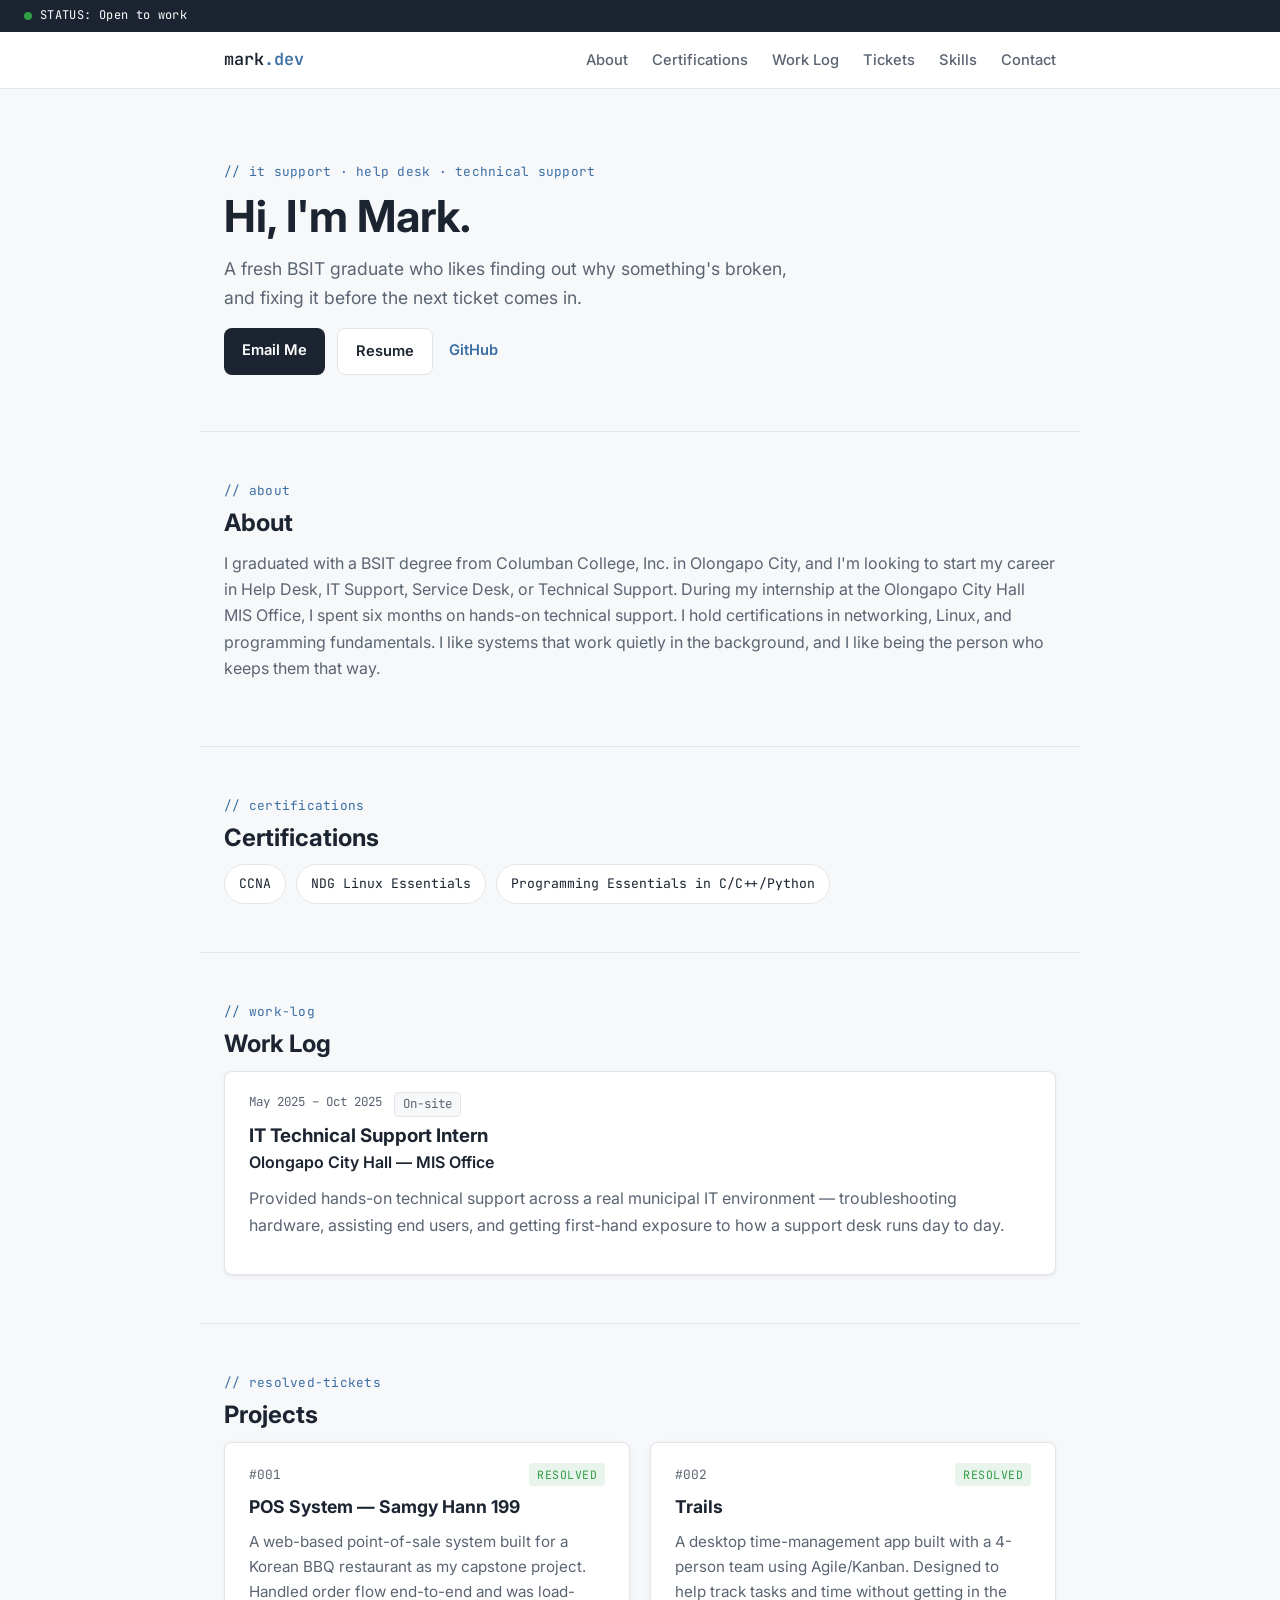
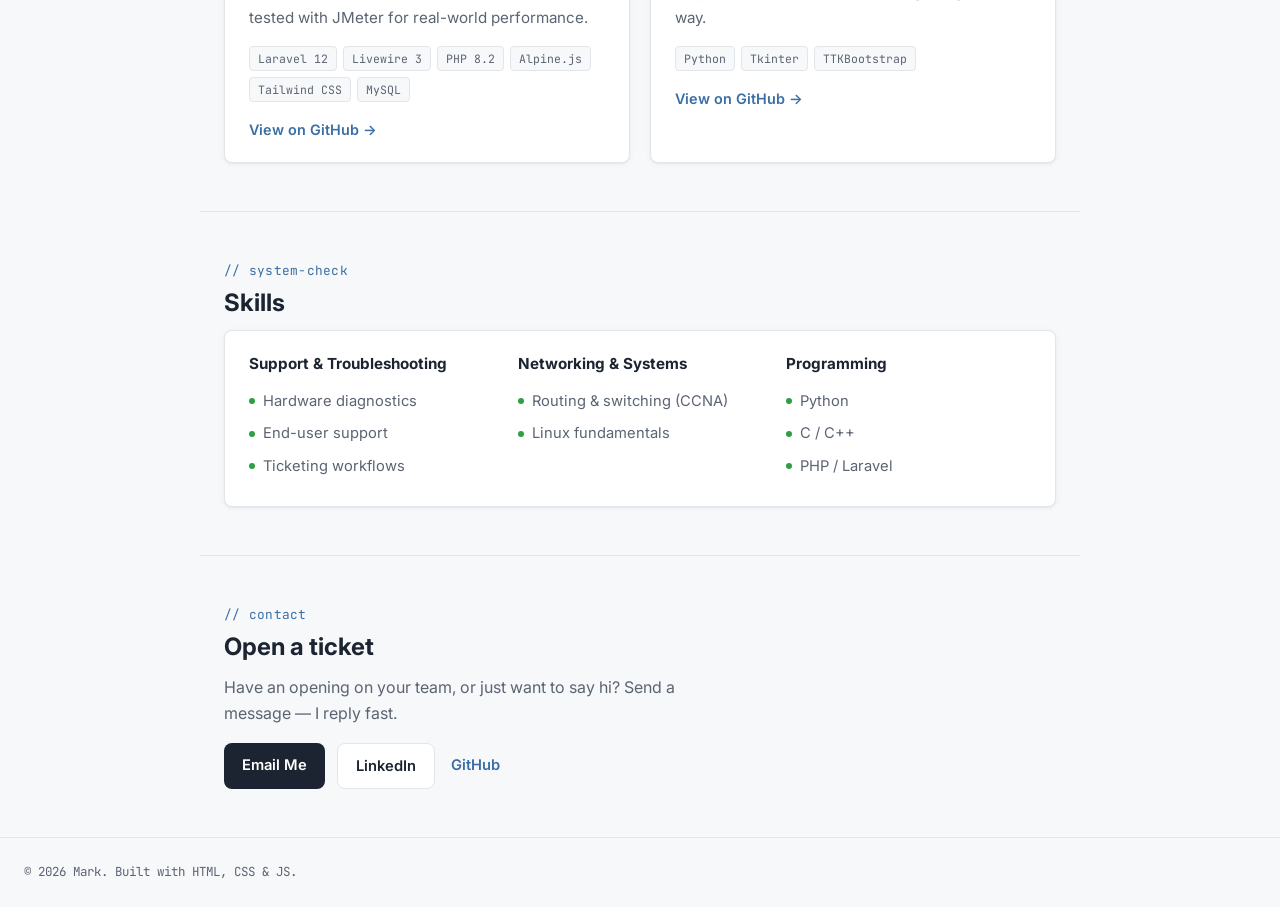
==== portfolio-preview.html @ aaac4665 "Add files via upload" ====
<!DOCTYPE html>
<html lang="en">
<head>
<meta charset="UTF-8">
<meta name="viewport" content="width=device-width, initial-scale=1.0">
<title>Mark — IT Support &amp; Help Desk Portfolio</title>
<meta name="description" content="Portfolio of Mark, a BSIT graduate seeking Help Desk, IT Support, and Technical Support roles.">

<link rel="preconnect" href="https://fonts.googleapis.com">
<link rel="preconnect" href="https://fonts.gstatic.com" crossorigin>
<link href="https://fonts.googleapis.com/css2?family=Inter:wght@400;500;600;700&family=JetBrains+Mono:wght@400;500;600&display=swap" rel="stylesheet">

<style>
/* ---------- Tokens ---------- */
:root {
  --bg: #f7f8fa;
  --surface: #ffffff;
  --border: #e2e5ea;
  --text-primary: #1b2430;
  --text-secondary: #5b6472;
  --accent: #2f9e44;      /* resolved / status-online green */
  --accent-info: #3b6ea5; /* links, tags */
  --accent-warn: #c97a2b; /* used sparingly */
  --radius: 8px;
  --shadow: 0 1px 2px rgba(27, 36, 48, 0.06), 0 1px 8px rgba(27, 36, 48, 0.04);
  --font-sans: 'Inter', -apple-system, BlinkMacSystemFont, 'Segoe UI', sans-serif;
  --font-mono: 'JetBrains Mono', 'SFMono-Regular', Consolas, monospace;
  --max-width: 880px;
}

/* ---------- Reset ---------- */
* { box-sizing: border-box; }
html { scroll-behavior: smooth; }
body {
  margin: 0;
  font-family: var(--font-sans);
  background: var(--bg);
  color: var(--text-primary);
  line-height: 1.65;
  -webkit-font-smoothing: antialiased;
}
h1, h2, h3 { line-height: 1.2; margin: 0 0 12px; }
p { margin: 0 0 16px; color: var(--text-secondary); }
ul { list-style: none; margin: 0; padding: 0; }
img { max-width: 100%; display: block; }
a { color: var(--accent-info); text-decoration: none; }
a:hover { text-decoration: underline; }
a:focus-visible, button:focus-visible {
  outline: 2px solid var(--accent-info);
  outline-offset: 2px;
}

.container {
  max-width: var(--max-width);
  margin: 0 auto;
  padding: 0 24px;
}

.eyebrow {
  font-family: var(--font-mono);
  font-size: 0.8rem;
  color: var(--accent-info);
  letter-spacing: 0.02em;
  margin: 0 0 8px;
}

/* ---------- Header ---------- */
.site-header {
  position: sticky;
  top: 0;
  z-index: 10;
  background: var(--surface);
  border-bottom: 1px solid var(--border);
}

.status-bar {
  background: var(--text-primary);
  color: #fff;
  font-family: var(--font-mono);
  font-size: 0.75rem;
  padding: 6px 24px;
  display: flex;
  align-items: center;
  gap: 8px;
  letter-spacing: 0.03em;
}

.status-dot {
  width: 8px;
  height: 8px;
  border-radius: 50%;
  background: var(--accent);
  box-shadow: 0 0 0 0 rgba(47, 158, 68, 0.6);
  animation: pulse 2s infinite;
}

@keyframes pulse {
  0%   { box-shadow: 0 0 0 0 rgba(47, 158, 68, 0.5); }
  70%  { box-shadow: 0 0 0 6px rgba(47, 158, 68, 0); }
  100% { box-shadow: 0 0 0 0 rgba(47, 158, 68, 0); }
}

.nav {
  display: flex;
  align-items: center;
  justify-content: space-between;
  padding-top: 14px;
  padding-bottom: 14px;
}

.logo {
  font-family: var(--font-mono);
  font-weight: 600;
  font-size: 1.05rem;
  color: var(--text-primary);
}
.logo:hover { text-decoration: none; }
.logo-accent { color: var(--accent-info); }

.nav-toggle {
  display: none;
  flex-direction: column;
  justify-content: center;
  gap: 4px;
  width: 32px;
  height: 32px;
  background: none;
  border: none;
  cursor: pointer;
  padding: 0;
}
.nav-toggle span {
  display: block;
  height: 2px;
  background: var(--text-primary);
  border-radius: 2px;
}

.nav-menu {
  display: flex;
  gap: 24px;
}
.nav-menu a {
  color: var(--text-secondary);
  font-size: 0.92rem;
  font-weight: 500;
}
.nav-menu a:hover { color: var(--text-primary); }

/* ---------- Hero ---------- */
.hero {
  padding-top: 72px;
  padding-bottom: 56px;
}
.hero h1 {
  font-size: clamp(2rem, 5vw, 2.75rem);
}
.hero-lead {
  font-size: 1.1rem;
  max-width: 52ch;
}
.hero-actions {
  display: flex;
  flex-wrap: wrap;
  gap: 12px;
}

.btn {
  font-family: var(--font-sans);
  font-weight: 600;
  font-size: 0.92rem;
  padding: 10px 18px;
  border-radius: var(--radius);
  display: inline-block;
}
.btn:hover { text-decoration: none; }
.btn-primary {
  background: var(--text-primary);
  color: #fff;
}
.btn-primary:hover { background: #2b3646; }
.btn-secondary {
  background: var(--surface);
  color: var(--text-primary);
  border: 1px solid var(--border);
}
.btn-secondary:hover { border-color: var(--text-secondary); }
.btn-ghost {
  color: var(--accent-info);
  padding: 10px 4px;
}

/* ---------- Sections ---------- */
.section {
  padding-top: 48px;
  padding-bottom: 48px;
  border-top: 1px solid var(--border);
}
.section h2 { font-size: 1.5rem; }

/* ---------- Certifications ---------- */
.badge-row {
  display: flex;
  flex-wrap: wrap;
  gap: 10px;
}
.badge {
  font-family: var(--font-mono);
  font-size: 0.82rem;
  background: var(--surface);
  border: 1px solid var(--border);
  border-radius: 999px;
  padding: 8px 14px;
  color: var(--text-primary);
}

/* ---------- Work log ---------- */
.log-entry {
  background: var(--surface);
  border: 1px solid var(--border);
  border-radius: var(--radius);
  padding: 20px 24px;
  box-shadow: var(--shadow);
}
.log-meta {
  display: flex;
  gap: 12px;
  font-family: var(--font-mono);
  font-size: 0.78rem;
  color: var(--text-secondary);
  margin-bottom: 8px;
}
.log-tag {
  background: var(--bg);
  border: 1px solid var(--border);
  border-radius: 4px;
  padding: 1px 8px;
}
.log-entry h3 { margin-bottom: 2px; }
.log-org {
  font-weight: 600;
  color: var(--text-primary);
  margin-bottom: 10px;
}

/* ---------- Tickets (projects) ---------- */
.ticket-grid {
  display: grid;
  grid-template-columns: repeat(auto-fit, minmax(280px, 1fr));
  gap: 20px;
}
.ticket {
  background: var(--surface);
  border: 1px solid var(--border);
  border-radius: var(--radius);
  padding: 20px 24px;
  box-shadow: var(--shadow);
  transition: transform 0.15s ease, box-shadow 0.15s ease;
}
.ticket:hover {
  transform: translateY(-2px);
  box-shadow: 0 4px 14px rgba(27, 36, 48, 0.08);
}
.ticket-head {
  display: flex;
  justify-content: space-between;
  align-items: center;
  margin-bottom: 10px;
}
.ticket-id {
  font-family: var(--font-mono);
  font-size: 0.8rem;
  color: var(--text-secondary);
}
.ticket-status {
  font-family: var(--font-mono);
  font-size: 0.72rem;
  text-transform: uppercase;
  letter-spacing: 0.04em;
  color: var(--accent);
  background: rgba(47, 158, 68, 0.1);
  border-radius: 4px;
  padding: 2px 8px;
}
.ticket h3 { font-size: 1.1rem; }
.ticket-desc { font-size: 0.95rem; }
.ticket-stack {
  display: flex;
  flex-wrap: wrap;
  gap: 6px;
  margin-bottom: 14px;
}
.ticket-stack li {
  font-family: var(--font-mono);
  font-size: 0.72rem;
  background: var(--bg);
  border: 1px solid var(--border);
  border-radius: 4px;
  padding: 2px 8px;
  color: var(--text-secondary);
}
.ticket-link { font-weight: 600; font-size: 0.9rem; }

/* ---------- Skills (diagnostics) ---------- */
.diag-panel {
  display: grid;
  grid-template-columns: repeat(auto-fit, minmax(200px, 1fr));
  gap: 24px;
  background: var(--surface);
  border: 1px solid var(--border);
  border-radius: var(--radius);
  padding: 24px;
  box-shadow: var(--shadow);
}
.diag-group h3 {
  font-size: 0.95rem;
  color: var(--text-primary);
  margin-bottom: 12px;
}
.diag-list li {
  display: flex;
  align-items: center;
  gap: 8px;
  font-size: 0.92rem;
  color: var(--text-secondary);
  padding: 4px 0;
}
.diag-dot {
  width: 6px;
  height: 6px;
  border-radius: 50%;
  background: var(--accent);
  flex-shrink: 0;
}

/* ---------- Contact ---------- */
.contact-section p { max-width: 50ch; }

/* ---------- Footer ---------- */
.site-footer {
  border-top: 1px solid var(--border);
  padding: 24px 0;
}
.site-footer p {
  font-family: var(--font-mono);
  font-size: 0.78rem;
  color: var(--text-secondary);
  margin: 0;
}

/* ---------- Scroll reveal ---------- */
.section, .hero {
  opacity: 0;
  transform: translateY(12px);
  transition: opacity 0.5s ease, transform 0.5s ease;
}
.section.is-visible, .hero.is-visible {
  opacity: 1;
  transform: translateY(0);
}

@media (prefers-reduced-motion: reduce) {
  html { scroll-behavior: auto; }
  .status-dot { animation: none; }
  .section, .hero { opacity: 1; transform: none; transition: none; }
  .ticket { transition: none; }
}

/* ---------- Mobile ---------- */
@media (max-width: 700px) {
  .nav-toggle { display: flex; }
  .nav-menu {
    display: none;
    position: absolute;
    top: 100%;
    left: 0;
    right: 0;
    background: var(--surface);
    border-bottom: 1px solid var(--border);
    flex-direction: column;
    gap: 0;
    padding: 8px 24px 16px;
  }
  .nav-menu.is-open { display: flex; }
  .nav-menu a {
    display: block;
    padding: 10px 0;
    border-bottom: 1px solid var(--border);
  }
  .nav-menu li:last-child a { border-bottom: none; }
}

</style>
</head>
<body>

<header class="site-header">
  <div class="status-bar">
    <span class="status-dot" aria-hidden="true"></span>
    <span>STATUS: Open to work</span>
  </div>
  <nav class="nav container" aria-label="Primary">
    <a class="logo" href="#top">mark<span class="logo-accent">.dev</span></a>
    <button class="nav-toggle" aria-expanded="false" aria-controls="nav-menu" aria-label="Toggle menu">
      <span></span><span></span><span></span>
    </button>
    <ul id="nav-menu" class="nav-menu">
      <li><a href="#about">About</a></li>
      <li><a href="#certifications">Certifications</a></li>
      <li><a href="#experience">Work Log</a></li>
      <li><a href="#projects">Tickets</a></li>
      <li><a href="#skills">Skills</a></li>
      <li><a href="#contact">Contact</a></li>
    </ul>
  </nav>
</header>

<main>

  <section id="top" class="hero container">
    <p class="eyebrow">// it support · help desk · technical support</p>
    <h1>Hi, I'm Mark.</h1>
    <p class="hero-lead">A fresh BSIT graduate who likes finding out why something's broken, and fixing it before the next ticket comes in.</p>
    <div class="hero-actions">
      <!-- TODO: replace with your real email -->
      <a class="btn btn-primary" href="mailto:your.email@example.com">Email Me</a>
      <!-- TODO: link to your actual resume PDF, e.g. hosted in this same repo -->
      <a class="btn btn-secondary" href="#" target="_blank" rel="noopener">Resume</a>
      <!-- TODO: replace with your GitHub profile URL -->
      <a class="btn btn-ghost" href="https://github.com/yourusername" target="_blank" rel="noopener">GitHub</a>
    </div>
  </section>

  <section id="about" class="section container">
    <p class="eyebrow">// about</p>
    <h2>About</h2>
    <p>I graduated with a BSIT degree from Columban College, Inc. in Olongapo City, and I'm looking to start my career in Help Desk, IT Support, Service Desk, or Technical Support. During my internship at the Olongapo City Hall MIS Office, I spent six months on hands-on technical support. I hold certifications in networking, Linux, and programming fundamentals. I like systems that work quietly in the background, and I like being the person who keeps them that way.</p>
  </section>

  <section id="certifications" class="section container">
    <p class="eyebrow">// certifications</p>
    <h2>Certifications</h2>
    <div class="badge-row">
      <span class="badge">CCNA</span>
      <span class="badge">NDG Linux Essentials</span>
      <span class="badge">Programming Essentials in C/C++/Python</span>
    </div>
  </section>

  <section id="experience" class="section container">
    <p class="eyebrow">// work-log</p>
    <h2>Work Log</h2>
    <div class="log-entry">
      <div class="log-meta">
        <span class="log-date">May 2025 – Oct 2025</span>
        <span class="log-tag">On-site</span>
      </div>
      <h3>IT Technical Support Intern</h3>
      <p class="log-org">Olongapo City Hall — MIS Office</p>
      <p>Provided hands-on technical support across a real municipal IT environment — troubleshooting hardware, assisting end users, and getting first-hand exposure to how a support desk runs day to day.</p>
    </div>
  </section>

  <section id="projects" class="section container">
    <p class="eyebrow">// resolved-tickets</p>
    <h2>Projects</h2>
    <div class="ticket-grid">

      <article class="ticket">
        <div class="ticket-head">
          <span class="ticket-id">#001</span>
          <span class="ticket-status">Resolved</span>
        </div>
        <h3>POS System — Samgy Hann 199</h3>
        <p class="ticket-desc">A web-based point-of-sale system built for a Korean BBQ restaurant as my capstone project. Handled order flow end-to-end and was load-tested with JMeter for real-world performance.</p>
        <ul class="ticket-stack">
          <li>Laravel 12</li>
          <li>Livewire 3</li>
          <li>PHP 8.2</li>
          <li>Alpine.js</li>
          <li>Tailwind CSS</li>
          <li>MySQL</li>
        </ul>
        <!-- TODO: link to the project's GitHub repo -->
        <a class="ticket-link" href="#" target="_blank" rel="noopener">View on GitHub →</a>
      </article>

      <article class="ticket">
        <div class="ticket-head">
          <span class="ticket-id">#002</span>
          <span class="ticket-status">Resolved</span>
        </div>
        <h3>Trails</h3>
        <p class="ticket-desc">A desktop time-management app built with a 4-person team using Agile/Kanban. Designed to help track tasks and time without getting in the way.</p>
        <ul class="ticket-stack">
          <li>Python</li>
          <li>Tkinter</li>
          <li>TTKBootstrap</li>
        </ul>
        <!-- TODO: link to the project's GitHub repo -->
        <a class="ticket-link" href="#" target="_blank" rel="noopener">View on GitHub →</a>
      </article>

    </div>
  </section>

  <section id="skills" class="section container">
    <p class="eyebrow">// system-check</p>
    <h2>Skills</h2>
    <div class="diag-panel">
      <div class="diag-group">
        <h3>Support &amp; Troubleshooting</h3>
        <ul class="diag-list">
          <li><span class="diag-dot"></span>Hardware diagnostics</li>
          <li><span class="diag-dot"></span>End-user support</li>
          <li><span class="diag-dot"></span>Ticketing workflows</li>
        </ul>
      </div>
      <div class="diag-group">
        <h3>Networking &amp; Systems</h3>
        <ul class="diag-list">
          <li><span class="diag-dot"></span>Routing &amp; switching (CCNA)</li>
          <li><span class="diag-dot"></span>Linux fundamentals</li>
        </ul>
      </div>
      <div class="diag-group">
        <h3>Programming</h3>
        <ul class="diag-list">
          <li><span class="diag-dot"></span>Python</li>
          <li><span class="diag-dot"></span>C / C++</li>
          <li><span class="diag-dot"></span>PHP / Laravel</li>
        </ul>
      </div>
    </div>
  </section>

  <section id="contact" class="section contact-section container">
    <p class="eyebrow">// contact</p>
    <h2>Open a ticket</h2>
    <p>Have an opening on your team, or just want to say hi? Send a message — I reply fast.</p>
    <div class="hero-actions">
      <!-- TODO: replace with your real email -->
      <a class="btn btn-primary" href="mailto:your.email@example.com">Email Me</a>
      <!-- TODO: replace with your LinkedIn profile URL -->
      <a class="btn btn-secondary" href="https://linkedin.com/in/yourusername" target="_blank" rel="noopener">LinkedIn</a>
      <!-- TODO: replace with your GitHub profile URL -->
      <a class="btn btn-ghost" href="https://github.com/yourusername" target="_blank" rel="noopener">GitHub</a>
    </div>
  </section>

</main>

<footer class="site-footer">
  <p class="container">© <span id="year"></span> Mark. Built with HTML, CSS &amp; JS.</p>
</footer>

<script>
// Mobile nav toggle
const navToggle = document.querySelector('.nav-toggle');
const navMenu = document.querySelector('.nav-menu');

if (navToggle && navMenu) {
  navToggle.addEventListener('click', () => {
    const isOpen = navMenu.classList.toggle('is-open');
    navToggle.setAttribute('aria-expanded', isOpen);
  });

  // Close menu after clicking a link (mobile)
  navMenu.querySelectorAll('a').forEach((link) => {
    link.addEventListener('click', () => {
      navMenu.classList.remove('is-open');
      navToggle.setAttribute('aria-expanded', 'false');
    });
  });
}

// Scroll-reveal for sections
const revealTargets = document.querySelectorAll('.section, .hero');

if ('IntersectionObserver' in window) {
  const observer = new IntersectionObserver(
    (entries) => {
      entries.forEach((entry) => {
        if (entry.isIntersecting) {
          entry.target.classList.add('is-visible');
          observer.unobserve(entry.target);
        }
      });
    },
    { threshold: 0.1 }
  );

  revealTargets.forEach((target) => observer.observe(target));
} else {
  // Fallback: just show everything
  revealTargets.forEach((target) => target.classList.add('is-visible'));
}

// Footer year
const yearEl = document.getElementById('year');
if (yearEl) {
  yearEl.textContent = new Date().getFullYear();
}

</script>
</body>
</html>
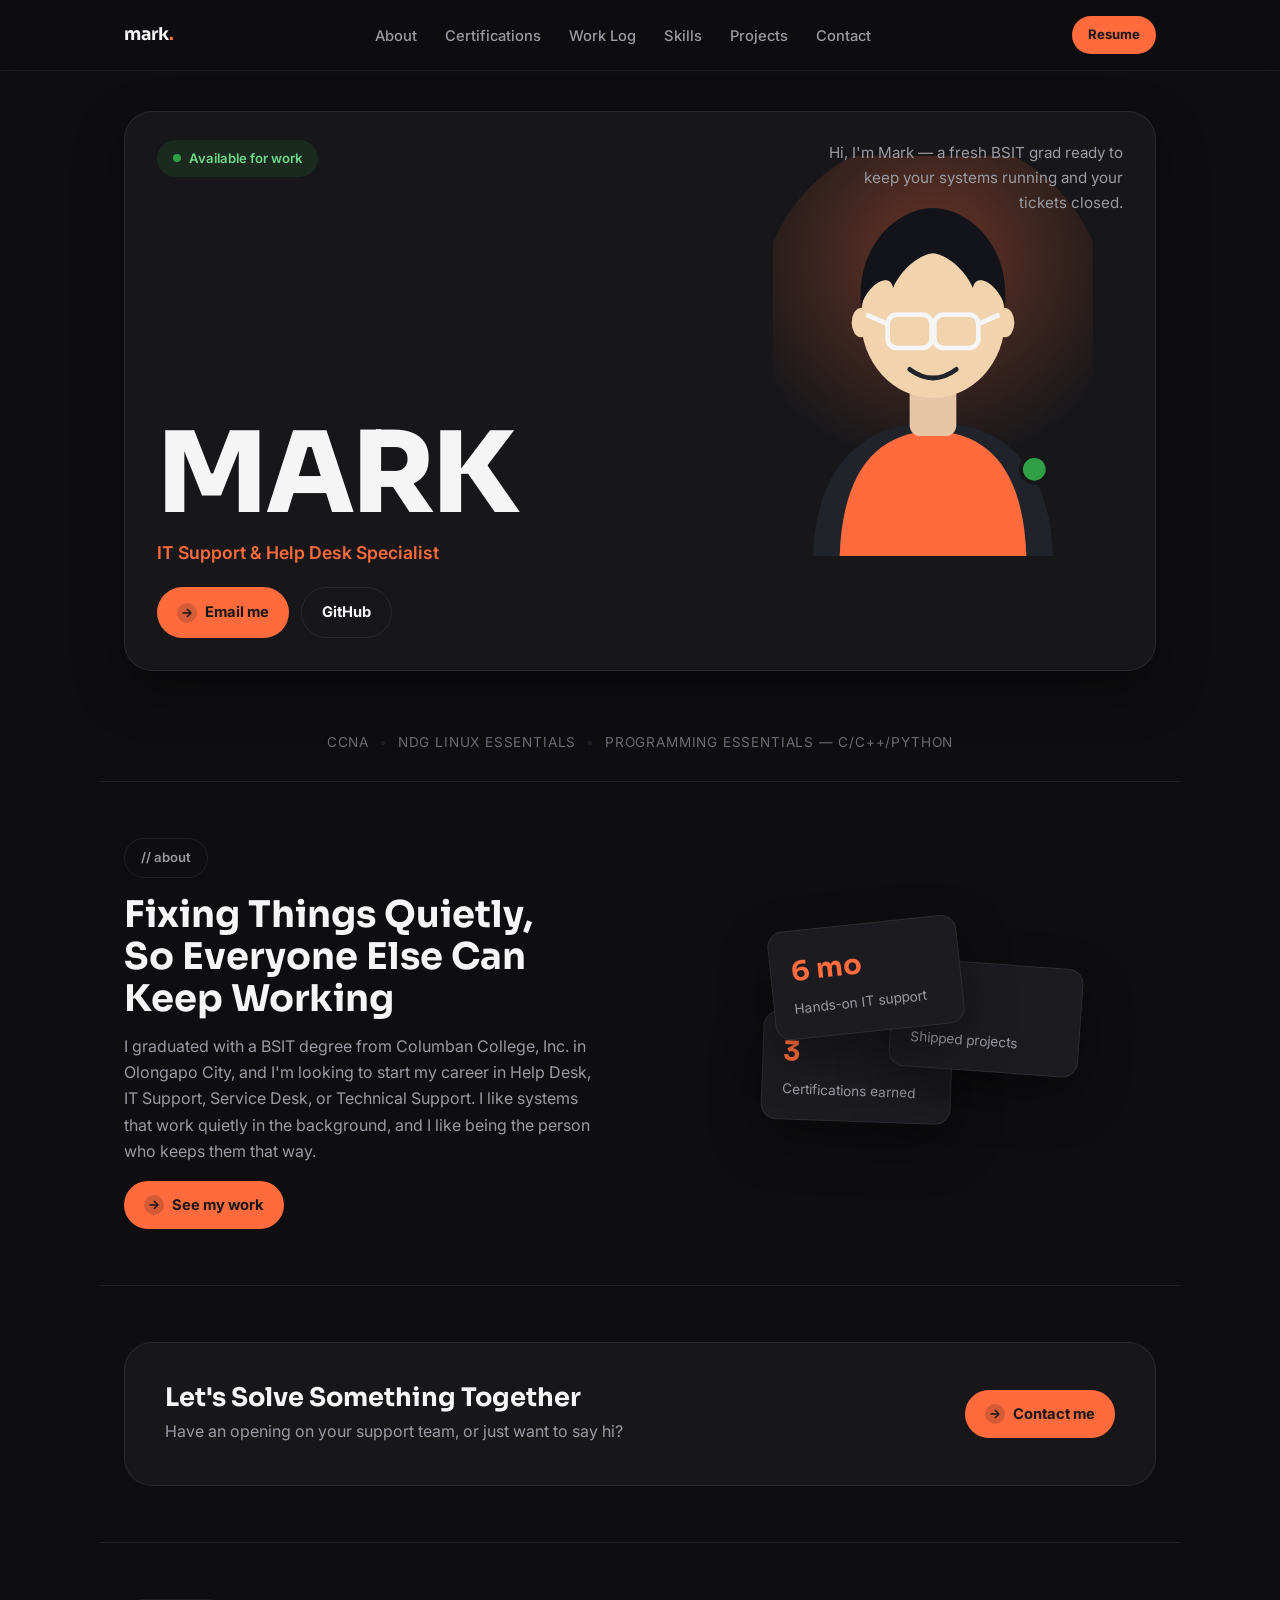
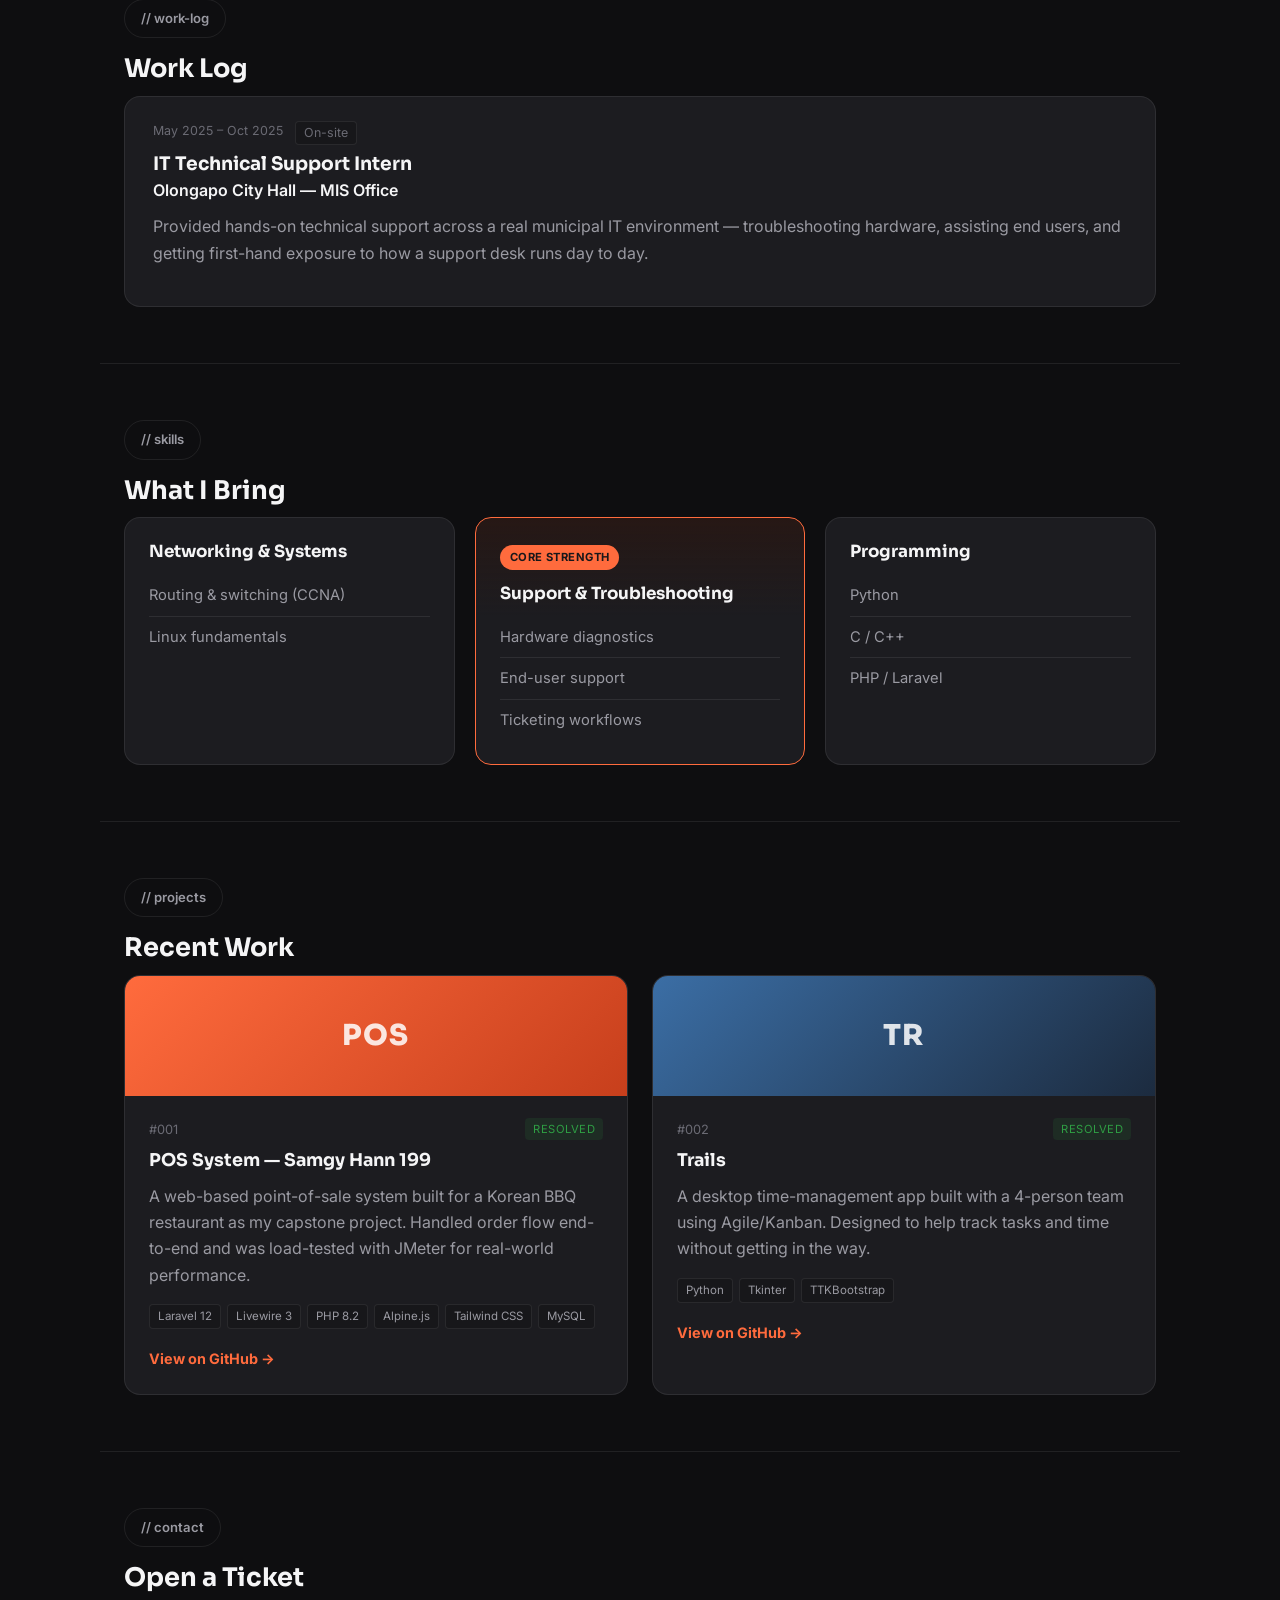
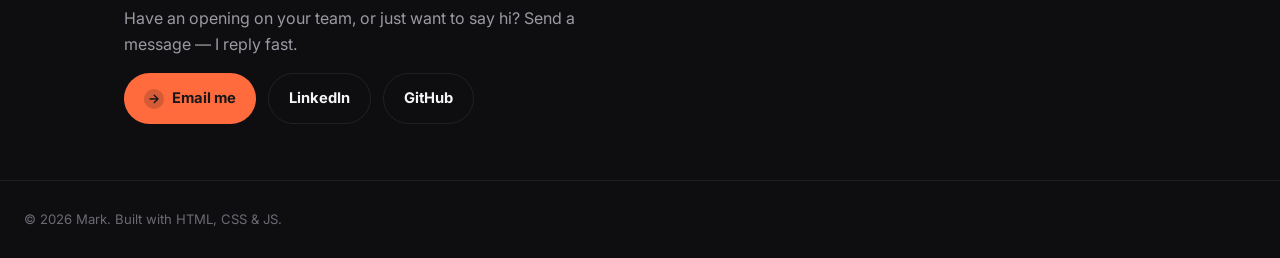
==== commit eb806eb2: "Add files via upload" ====
--- a/portfolio-preview.html
+++ b/portfolio-preview.html
@@ -8,24 +8,29 @@
 
 <link rel="preconnect" href="https://fonts.googleapis.com">
 <link rel="preconnect" href="https://fonts.gstatic.com" crossorigin>
-<link href="https://fonts.googleapis.com/css2?family=Inter:wght@400;500;600;700&family=JetBrains+Mono:wght@400;500;600&display=swap" rel="stylesheet">
+<link href="https://fonts.googleapis.com/css2?family=Inter:wght@400;500;600;700&family=Sora:wght@600;700;800&display=swap" rel="stylesheet">
 
 <style>
 /* ---------- Tokens ---------- */
 :root {
-  --bg: #f7f8fa;
-  --surface: #ffffff;
-  --border: #e2e5ea;
-  --text-primary: #1b2430;
-  --text-secondary: #5b6472;
-  --accent: #2f9e44;      /* resolved / status-online green */
-  --accent-info: #3b6ea5; /* links, tags */
-  --accent-warn: #c97a2b; /* used sparingly */
-  --radius: 8px;
-  --shadow: 0 1px 2px rgba(27, 36, 48, 0.06), 0 1px 8px rgba(27, 36, 48, 0.04);
-  --font-sans: 'Inter', -apple-system, BlinkMacSystemFont, 'Segoe UI', sans-serif;
-  --font-mono: 'JetBrains Mono', 'SFMono-Regular', Consolas, monospace;
-  --max-width: 880px;
+  --bg: #0e0e10;
+  --bg-elevated: #17171a;
+  --card: #1c1c20;
+  --border: rgba(255, 255, 255, 0.08);
+  --text-primary: #f5f5f6;
+  --text-secondary: #9a9aa2;
+  --text-muted: #6b6b74;
+  --accent: #ff6b3d;
+  --accent-strong: #ff5722;
+  --accent-soft: rgba(255, 107, 61, 0.12);
+  --available: #2f9e44;
+  --radius-lg: 28px;
+  --radius-md: 16px;
+  --radius-sm: 10px;
+  --shadow: 0 20px 50px rgba(0, 0, 0, 0.35);
+  --font-display: 'Sora', sans-serif;
+  --font-body: 'Inter', -apple-system, BlinkMacSystemFont, 'Segoe UI', sans-serif;
+  --max-width: 1080px;
 }
 
 /* ---------- Reset ---------- */
@@ -33,20 +38,20 @@
 html { scroll-behavior: smooth; }
 body {
   margin: 0;
-  font-family: var(--font-sans);
+  font-family: var(--font-body);
   background: var(--bg);
   color: var(--text-primary);
   line-height: 1.65;
   -webkit-font-smoothing: antialiased;
 }
-h1, h2, h3 { line-height: 1.2; margin: 0 0 12px; }
+h1, h2, h3 { font-family: var(--font-display); line-height: 1.15; margin: 0 0 12px; }
 p { margin: 0 0 16px; color: var(--text-secondary); }
 ul { list-style: none; margin: 0; padding: 0; }
 img { max-width: 100%; display: block; }
-a { color: var(--accent-info); text-decoration: none; }
+a { color: var(--accent); text-decoration: none; }
 a:hover { text-decoration: underline; }
 a:focus-visible, button:focus-visible {
-  outline: 2px solid var(--accent-info);
+  outline: 2px solid var(--accent);
   outline-offset: 2px;
 }
 
@@ -56,12 +61,47 @@
   padding: 0 24px;
 }
 
-.eyebrow {
-  font-family: var(--font-mono);
-  font-size: 0.8rem;
-  color: var(--accent-info);
-  letter-spacing: 0.02em;
-  margin: 0 0 8px;
+/* ---------- Pills ---------- */
+.pill {
+  display: inline-flex;
+  align-items: center;
+  gap: 8px;
+  font-size: 0.82rem;
+  font-weight: 600;
+  padding: 8px 16px;
+  border-radius: 999px;
+  white-space: nowrap;
+}
+.pill-status {
+  background: rgba(47, 158, 68, 0.14);
+  color: #6fd88a;
+}
+.pill-cta {
+  background: var(--accent);
+  color: #17171a;
+  font-weight: 700;
+}
+.pill-cta:hover { background: var(--accent-strong); text-decoration: none; }
+.pill-outline {
+  background: transparent;
+  border: 1px solid var(--border);
+  color: var(--text-secondary);
+  font-family: var(--font-body);
+  margin-bottom: 16px;
+}
+
+.status-dot {
+  width: 8px;
+  height: 8px;
+  border-radius: 50%;
+  background: var(--available);
+  box-shadow: 0 0 0 0 rgba(47, 158, 68, 0.6);
+  animation: pulse 2s infinite;
+}
+@keyframes pulse {
+  0%   { box-shadow: 0 0 0 0 rgba(47, 158, 68, 0.5); }
+  70%  { box-shadow: 0 0 0 6px rgba(47, 158, 68, 0); }
+  100% { box-shadow: 0 0 0 0 rgba(47, 158, 68, 0); }
 }
 
 /* ---------- Header ---------- */
@@ -69,53 +109,35 @@
   position: sticky;
   top: 0;
   z-index: 10;
-  background: var(--surface);
+  background: rgba(14, 14, 16, 0.85);
+  backdrop-filter: blur(10px);
   border-bottom: 1px solid var(--border);
 }
-
-.status-bar {
-  background: var(--text-primary);
-  color: #fff;
-  font-family: var(--font-mono);
-  font-size: 0.75rem;
-  padding: 6px 24px;
-  display: flex;
-  align-items: center;
-  gap: 8px;
-  letter-spacing: 0.03em;
-}
-
-.status-dot {
-  width: 8px;
-  height: 8px;
-  border-radius: 50%;
-  background: var(--accent);
-  box-shadow: 0 0 0 0 rgba(47, 158, 68, 0.6);
-  animation: pulse 2s infinite;
-}
-
-@keyframes pulse {
-  0%   { box-shadow: 0 0 0 0 rgba(47, 158, 68, 0.5); }
-  70%  { box-shadow: 0 0 0 6px rgba(47, 158, 68, 0); }
-  100% { box-shadow: 0 0 0 0 rgba(47, 158, 68, 0); }
-}
-
 .nav {
   display: flex;
   align-items: center;
   justify-content: space-between;
-  padding-top: 14px;
-  padding-bottom: 14px;
-}
-
+  padding-top: 16px;
+  padding-bottom: 16px;
+}
 .logo {
-  font-family: var(--font-mono);
-  font-weight: 600;
-  font-size: 1.05rem;
+  font-family: var(--font-display);
+  font-weight: 700;
+  font-size: 1.1rem;
   color: var(--text-primary);
 }
 .logo:hover { text-decoration: none; }
-.logo-accent { color: var(--accent-info); }
+.logo-accent { color: var(--accent); }
+
+.nav-menu { display: flex; gap: 28px; }
+.nav-menu a {
+  color: var(--text-secondary);
+  font-size: 0.92rem;
+  font-weight: 500;
+}
+.nav-menu a:hover { color: var(--text-primary); text-decoration: none; }
+
+.nav-right { display: flex; align-items: center; gap: 16px; }
 
 .nav-toggle {
   display: none;
@@ -129,224 +151,301 @@
   cursor: pointer;
   padding: 0;
 }
-.nav-toggle span {
+.nav-toggle span { display: block; height: 2px; background: var(--text-primary); border-radius: 2px; }
+
+/* ---------- Hero ---------- */
+.hero { padding-top: 40px; padding-bottom: 32px; }
+.hero-card {
+  position: relative;
+  background: var(--bg-elevated);
+  border: 1px solid var(--border);
+  border-radius: var(--radius-lg);
+  overflow: hidden;
+  min-height: 560px;
+  display: flex;
+  flex-direction: column;
+  box-shadow: var(--shadow);
+}
+.hero-card-top {
+  position: relative;
+  z-index: 2;
+  display: flex;
+  align-items: flex-start;
+  justify-content: space-between;
+  gap: 24px;
+  padding: 28px 32px 0;
+}
+.hero-intro {
+  max-width: 30ch;
+  text-align: right;
+  font-size: 0.95rem;
+  margin: 0;
+  color: var(--text-secondary);
+}
+.hero-photo {
+  position: absolute;
+  right: 6%;
+  top: 8%;
+  width: 44%;
+  max-width: 320px;
+  border-radius: var(--radius-md);
+  z-index: 1;
+}
+.hero-card-bottom {
+  position: relative;
+  z-index: 2;
+  margin-top: auto;
+  padding: 0 32px 32px;
+}
+.hero-name {
+  font-size: clamp(3.5rem, 12vw, 7rem);
+  font-weight: 800;
+  letter-spacing: -0.02em;
+  margin: 0;
+  color: var(--text-primary);
+}
+.hero-role {
+  font-size: 1.1rem;
+  color: var(--accent);
+  font-weight: 600;
+  margin-bottom: 20px;
+}
+.hero-actions { display: flex; flex-wrap: wrap; gap: 12px; }
+
+.btn {
+  font-family: var(--font-body);
+  font-weight: 700;
+  font-size: 0.92rem;
+  padding: 12px 20px;
+  border-radius: 999px;
+  display: inline-flex;
+  align-items: center;
+  gap: 8px;
+}
+.btn:hover { text-decoration: none; }
+.btn-icon {
+  display: inline-flex;
+  align-items: center;
+  justify-content: center;
+  width: 20px;
+  height: 20px;
+  border-radius: 50%;
+  background: rgba(0, 0, 0, 0.15);
+  font-size: 0.8rem;
+}
+.btn-primary { background: var(--accent); color: #17171a; }
+.btn-primary:hover { background: var(--accent-strong); }
+.btn-primary .btn-icon { background: rgba(23, 23, 26, 0.18); }
+.btn-outline {
+  background: transparent;
+  color: var(--text-primary);
+  border: 1px solid var(--border);
+}
+.btn-outline:hover { border-color: var(--text-secondary); }
+
+/* ---------- Certification strip ---------- */
+.cert-strip {
+  display: flex;
+  flex-wrap: wrap;
+  justify-content: center;
+  gap: 10px;
+  padding-top: 28px;
+  padding-bottom: 28px;
+  color: var(--text-muted);
+  font-size: 0.85rem;
+  text-transform: uppercase;
+  letter-spacing: 0.06em;
+}
+.dot-sep { color: var(--border); }
+
+/* ---------- Sections ---------- */
+.section {
+  padding-top: 56px;
+  padding-bottom: 56px;
+  border-top: 1px solid var(--border);
+}
+.section-heading { font-size: 1.6rem; }
+
+/* ---------- About ---------- */
+.about-grid {
+  display: grid;
+  grid-template-columns: 1.3fr 1fr;
+  gap: 48px;
+  align-items: center;
+}
+.about-heading {
+  font-size: clamp(1.6rem, 3.5vw, 2.3rem);
+  max-width: 16ch;
+}
+.about-copy p { max-width: 48ch; }
+
+.stat-fan {
+  position: relative;
+  height: 220px;
+}
+.stat-card {
+  position: absolute;
+  width: 190px;
+  background: var(--card);
+  border: 1px solid var(--border);
+  border-radius: var(--radius-md);
+  padding: 18px 20px;
+  box-shadow: var(--shadow);
+}
+.stat-card strong {
   display: block;
-  height: 2px;
-  background: var(--text-primary);
-  border-radius: 2px;
-}
-
-.nav-menu {
-  display: flex;
+  font-family: var(--font-display);
+  font-size: 1.7rem;
+  color: var(--accent);
+}
+.stat-card span { font-size: 0.85rem; color: var(--text-secondary); }
+.stat-card--a { top: 0; left: 10%; transform: rotate(-6deg); z-index: 3; }
+.stat-card--b { top: 40px; left: 38%; transform: rotate(4deg); z-index: 2; }
+.stat-card--c { top: 90px; left: 8%; transform: rotate(2deg); z-index: 1; }
+
+/* ---------- CTA banner ---------- */
+.cta-banner {
+  background: var(--bg-elevated);
+  border: 1px solid var(--border);
+  border-radius: var(--radius-lg);
+  padding: 40px 40px;
+  display: flex;
+  align-items: center;
+  justify-content: space-between;
   gap: 24px;
-}
-.nav-menu a {
+  flex-wrap: wrap;
+}
+.cta-banner h2 { font-size: 1.6rem; margin-bottom: 6px; }
+.cta-banner p { margin: 0; }
+
+/* ---------- Work log ---------- */
+.log-entry {
+  background: var(--card);
+  border: 1px solid var(--border);
+  border-radius: var(--radius-md);
+  padding: 24px 28px;
+}
+.log-meta {
+  display: flex;
+  gap: 12px;
+  font-size: 0.78rem;
+  color: var(--text-muted);
+  margin-bottom: 8px;
+}
+.log-tag {
+  background: var(--bg-elevated);
+  border: 1px solid var(--border);
+  border-radius: 4px;
+  padding: 1px 8px;
+}
+.log-entry h3 { margin-bottom: 2px; }
+.log-org { font-weight: 600; color: var(--text-primary); margin-bottom: 10px; }
+
+/* ---------- Skills ---------- */
+.skills-grid {
+  display: grid;
+  grid-template-columns: repeat(3, 1fr);
+  gap: 20px;
+}
+.skill-card {
+  background: var(--card);
+  border: 1px solid var(--border);
+  border-radius: var(--radius-md);
+  padding: 24px;
+  position: relative;
+}
+.skill-card--highlight {
+  background: linear-gradient(180deg, rgba(255, 107, 61, 0.1), var(--card) 40%);
+  border-color: var(--accent);
+}
+.skill-tag {
+  display: inline-block;
+  background: var(--accent);
+  color: #17171a;
+  font-size: 0.7rem;
+  font-weight: 700;
+  text-transform: uppercase;
+  letter-spacing: 0.04em;
+  padding: 3px 10px;
+  border-radius: 999px;
+  margin-bottom: 14px;
+}
+.skill-card h3 { font-size: 1.05rem; margin-bottom: 14px; }
+.skill-card li {
+  padding: 8px 0;
+  border-top: 1px solid var(--border);
   color: var(--text-secondary);
   font-size: 0.92rem;
-  font-weight: 500;
-}
-.nav-menu a:hover { color: var(--text-primary); }
-
-/* ---------- Hero ---------- */
-.hero {
-  padding-top: 72px;
-  padding-bottom: 56px;
-}
-.hero h1 {
-  font-size: clamp(2rem, 5vw, 2.75rem);
-}
-.hero-lead {
-  font-size: 1.1rem;
-  max-width: 52ch;
-}
-.hero-actions {
-  display: flex;
-  flex-wrap: wrap;
-  gap: 12px;
-}
-
-.btn {
-  font-family: var(--font-sans);
-  font-weight: 600;
-  font-size: 0.92rem;
-  padding: 10px 18px;
-  border-radius: var(--radius);
-  display: inline-block;
-}
-.btn:hover { text-decoration: none; }
-.btn-primary {
-  background: var(--text-primary);
-  color: #fff;
-}
-.btn-primary:hover { background: #2b3646; }
-.btn-secondary {
-  background: var(--surface);
-  color: var(--text-primary);
-  border: 1px solid var(--border);
-}
-.btn-secondary:hover { border-color: var(--text-secondary); }
-.btn-ghost {
-  color: var(--accent-info);
-  padding: 10px 4px;
-}
-
-/* ---------- Sections ---------- */
-.section {
-  padding-top: 48px;
-  padding-bottom: 48px;
-  border-top: 1px solid var(--border);
-}
-.section h2 { font-size: 1.5rem; }
-
-/* ---------- Certifications ---------- */
-.badge-row {
-  display: flex;
-  flex-wrap: wrap;
-  gap: 10px;
-}
-.badge {
-  font-family: var(--font-mono);
-  font-size: 0.82rem;
-  background: var(--surface);
-  border: 1px solid var(--border);
-  border-radius: 999px;
-  padding: 8px 14px;
-  color: var(--text-primary);
-}
-
-/* ---------- Work log ---------- */
-.log-entry {
-  background: var(--surface);
-  border: 1px solid var(--border);
-  border-radius: var(--radius);
-  padding: 20px 24px;
-  box-shadow: var(--shadow);
-}
-.log-meta {
-  display: flex;
-  gap: 12px;
-  font-family: var(--font-mono);
-  font-size: 0.78rem;
-  color: var(--text-secondary);
-  margin-bottom: 8px;
-}
-.log-tag {
-  background: var(--bg);
-  border: 1px solid var(--border);
-  border-radius: 4px;
-  padding: 1px 8px;
-}
-.log-entry h3 { margin-bottom: 2px; }
-.log-org {
-  font-weight: 600;
-  color: var(--text-primary);
-  margin-bottom: 10px;
-}
-
-/* ---------- Tickets (projects) ---------- */
-.ticket-grid {
+}
+.skill-card li:first-of-type { border-top: none; }
+
+/* ---------- Projects ---------- */
+.project-grid {
   display: grid;
-  grid-template-columns: repeat(auto-fit, minmax(280px, 1fr));
-  gap: 20px;
-}
-.ticket {
-  background: var(--surface);
-  border: 1px solid var(--border);
-  border-radius: var(--radius);
-  padding: 20px 24px;
-  box-shadow: var(--shadow);
+  grid-template-columns: repeat(auto-fit, minmax(320px, 1fr));
+  gap: 24px;
+}
+.project-card {
+  background: var(--card);
+  border: 1px solid var(--border);
+  border-radius: var(--radius-md);
+  overflow: hidden;
   transition: transform 0.15s ease, box-shadow 0.15s ease;
 }
-.ticket:hover {
-  transform: translateY(-2px);
-  box-shadow: 0 4px 14px rgba(27, 36, 48, 0.08);
-}
-.ticket-head {
+.project-card:hover { transform: translateY(-4px); box-shadow: var(--shadow); }
+.project-thumb {
+  height: 120px;
+  display: flex;
+  align-items: center;
+  justify-content: center;
+  font-family: var(--font-display);
+  font-weight: 800;
+  font-size: 1.8rem;
+  color: rgba(255, 255, 255, 0.85);
+  letter-spacing: 0.05em;
+}
+.project-thumb--a { background: linear-gradient(135deg, #ff6b3d, #c73f1c); }
+.project-thumb--b { background: linear-gradient(135deg, #3b6ea5, #1c2b3f); }
+.project-body { padding: 22px 24px; }
+.project-head {
   display: flex;
   justify-content: space-between;
   align-items: center;
   margin-bottom: 10px;
 }
-.ticket-id {
-  font-family: var(--font-mono);
-  font-size: 0.8rem;
-  color: var(--text-secondary);
-}
-.ticket-status {
-  font-family: var(--font-mono);
-  font-size: 0.72rem;
+.project-id { font-size: 0.8rem; color: var(--text-muted); }
+.project-status {
+  font-size: 0.7rem;
   text-transform: uppercase;
   letter-spacing: 0.04em;
-  color: var(--accent);
-  background: rgba(47, 158, 68, 0.1);
+  color: var(--available);
+  background: rgba(47, 158, 68, 0.12);
   border-radius: 4px;
   padding: 2px 8px;
 }
-.ticket h3 { font-size: 1.1rem; }
-.ticket-desc { font-size: 0.95rem; }
-.ticket-stack {
+.project-card h3 { font-size: 1.1rem; }
+.stack-list {
   display: flex;
   flex-wrap: wrap;
   gap: 6px;
-  margin-bottom: 14px;
-}
-.ticket-stack li {
-  font-family: var(--font-mono);
+  margin-bottom: 16px;
+}
+.stack-list li {
   font-size: 0.72rem;
-  background: var(--bg);
+  background: var(--bg-elevated);
   border: 1px solid var(--border);
   border-radius: 4px;
   padding: 2px 8px;
   color: var(--text-secondary);
 }
-.ticket-link { font-weight: 600; font-size: 0.9rem; }
-
-/* ---------- Skills (diagnostics) ---------- */
-.diag-panel {
-  display: grid;
-  grid-template-columns: repeat(auto-fit, minmax(200px, 1fr));
-  gap: 24px;
-  background: var(--surface);
-  border: 1px solid var(--border);
-  border-radius: var(--radius);
-  padding: 24px;
-  box-shadow: var(--shadow);
-}
-.diag-group h3 {
-  font-size: 0.95rem;
-  color: var(--text-primary);
-  margin-bottom: 12px;
-}
-.diag-list li {
-  display: flex;
-  align-items: center;
-  gap: 8px;
-  font-size: 0.92rem;
-  color: var(--text-secondary);
-  padding: 4px 0;
-}
-.diag-dot {
-  width: 6px;
-  height: 6px;
-  border-radius: 50%;
-  background: var(--accent);
-  flex-shrink: 0;
-}
+.project-link { font-weight: 700; font-size: 0.9rem; }
 
 /* ---------- Contact ---------- */
 .contact-section p { max-width: 50ch; }
 
 /* ---------- Footer ---------- */
-.site-footer {
-  border-top: 1px solid var(--border);
-  padding: 24px 0;
-}
-.site-footer p {
-  font-family: var(--font-mono);
-  font-size: 0.78rem;
-  color: var(--text-secondary);
-  margin: 0;
-}
+.site-footer { border-top: 1px solid var(--border); padding: 28px 0; }
+.site-footer p { font-size: 0.82rem; color: var(--text-muted); margin: 0; }
 
 /* ---------- Scroll reveal ---------- */
 .section, .hero {
@@ -354,40 +453,47 @@
   transform: translateY(12px);
   transition: opacity 0.5s ease, transform 0.5s ease;
 }
-.section.is-visible, .hero.is-visible {
-  opacity: 1;
-  transform: translateY(0);
-}
+.section.is-visible, .hero.is-visible { opacity: 1; transform: translateY(0); }
 
 @media (prefers-reduced-motion: reduce) {
   html { scroll-behavior: auto; }
   .status-dot { animation: none; }
   .section, .hero { opacity: 1; transform: none; transition: none; }
-  .ticket { transition: none; }
+  .project-card { transition: none; }
 }
 
 /* ---------- Mobile ---------- */
+@media (max-width: 860px) {
+  .about-grid { grid-template-columns: 1fr; }
+  .stat-fan { height: 260px; margin-top: 12px; }
+}
+
 @media (max-width: 700px) {
-  .nav-toggle { display: flex; }
   .nav-menu {
     display: none;
     position: absolute;
     top: 100%;
     left: 0;
     right: 0;
-    background: var(--surface);
+    background: var(--bg-elevated);
     border-bottom: 1px solid var(--border);
     flex-direction: column;
     gap: 0;
     padding: 8px 24px 16px;
   }
   .nav-menu.is-open { display: flex; }
-  .nav-menu a {
-    display: block;
-    padding: 10px 0;
-    border-bottom: 1px solid var(--border);
-  }
+  .nav-menu a { display: block; padding: 10px 0; border-bottom: 1px solid var(--border); }
   .nav-menu li:last-child a { border-bottom: none; }
+  .nav-toggle { display: flex; }
+
+  .hero-card { min-height: auto; padding-bottom: 200px; }
+  .hero-card-top { flex-direction: column; gap: 16px; }
+  .hero-intro { text-align: left; max-width: none; }
+  .hero-photo { position: static; width: 60%; margin: 16px auto 0; }
+  .hero-card-bottom { padding-top: 20px; }
+
+  .skills-grid { grid-template-columns: 1fr; }
+  .cta-banner { flex-direction: column; align-items: flex-start; }
 }
 
 </style>
@@ -395,61 +501,88 @@
 <body>
 
 <header class="site-header">
-  <div class="status-bar">
-    <span class="status-dot" aria-hidden="true"></span>
-    <span>STATUS: Open to work</span>
-  </div>
   <nav class="nav container" aria-label="Primary">
-    <a class="logo" href="#top">mark<span class="logo-accent">.dev</span></a>
-    <button class="nav-toggle" aria-expanded="false" aria-controls="nav-menu" aria-label="Toggle menu">
-      <span></span><span></span><span></span>
-    </button>
+    <a class="logo" href="#top">mark<span class="logo-accent">.</span></a>
     <ul id="nav-menu" class="nav-menu">
       <li><a href="#about">About</a></li>
       <li><a href="#certifications">Certifications</a></li>
       <li><a href="#experience">Work Log</a></li>
-      <li><a href="#projects">Tickets</a></li>
       <li><a href="#skills">Skills</a></li>
+      <li><a href="#projects">Projects</a></li>
       <li><a href="#contact">Contact</a></li>
     </ul>
+    <div class="nav-right">
+      <!-- TODO: link to your actual resume PDF, e.g. hosted in this same repo -->
+      <a class="pill pill-cta" href="#" target="_blank" rel="noopener">Resume</a>
+      <button class="nav-toggle" aria-expanded="false" aria-controls="nav-menu" aria-label="Toggle menu">
+        <span></span><span></span><span></span>
+      </button>
+    </div>
   </nav>
 </header>
 
 <main>
 
   <section id="top" class="hero container">
-    <p class="eyebrow">// it support · help desk · technical support</p>
-    <h1>Hi, I'm Mark.</h1>
-    <p class="hero-lead">A fresh BSIT graduate who likes finding out why something's broken, and fixing it before the next ticket comes in.</p>
-    <div class="hero-actions">
-      <!-- TODO: replace with your real email -->
-      <a class="btn btn-primary" href="mailto:your.email@example.com">Email Me</a>
-      <!-- TODO: link to your actual resume PDF, e.g. hosted in this same repo -->
-      <a class="btn btn-secondary" href="#" target="_blank" rel="noopener">Resume</a>
-      <!-- TODO: replace with your GitHub profile URL -->
-      <a class="btn btn-ghost" href="https://github.com/yourusername" target="_blank" rel="noopener">GitHub</a>
+    <div class="hero-card">
+      <div class="hero-card-top">
+        <span class="pill pill-status"><span class="status-dot" aria-hidden="true"></span>Available for work</span>
+        <p class="hero-intro">Hi, I'm Mark — a fresh BSIT grad ready to keep your systems running and your tickets closed.</p>
+      </div>
+
+      <!-- TODO: swap this illustration for a real photo of yourself when you have one -->
+      <img class="hero-photo" src="[data-uri]" alt="Placeholder illustration standing in for a future photo of Mark">
+
+      <div class="hero-card-bottom">
+        <h1 class="hero-name">MARK</h1>
+        <p class="hero-role">IT Support &amp; Help Desk Specialist</p>
+        <div class="hero-actions">
+          <!-- TODO: replace with your real email -->
+          <a class="btn btn-primary" href="mailto:your.email@example.com"><span class="btn-icon">→</span>Email me</a>
+          <!-- TODO: replace with your GitHub profile URL -->
+          <a class="btn btn-outline" href="https://github.com/yourusername" target="_blank" rel="noopener">GitHub</a>
+        </div>
+      </div>
     </div>
   </section>
 
+  <div id="certifications" class="cert-strip container">
+    <span>CCNA</span>
+    <span class="dot-sep" aria-hidden="true">•</span>
+    <span>NDG Linux Essentials</span>
+    <span class="dot-sep" aria-hidden="true">•</span>
+    <span>Programming Essentials — C/C++/Python</span>
+  </div>
+
   <section id="about" class="section container">
-    <p class="eyebrow">// about</p>
-    <h2>About</h2>
-    <p>I graduated with a BSIT degree from Columban College, Inc. in Olongapo City, and I'm looking to start my career in Help Desk, IT Support, Service Desk, or Technical Support. During my internship at the Olongapo City Hall MIS Office, I spent six months on hands-on technical support. I hold certifications in networking, Linux, and programming fundamentals. I like systems that work quietly in the background, and I like being the person who keeps them that way.</p>
-  </section>
-
-  <section id="certifications" class="section container">
-    <p class="eyebrow">// certifications</p>
-    <h2>Certifications</h2>
-    <div class="badge-row">
-      <span class="badge">CCNA</span>
-      <span class="badge">NDG Linux Essentials</span>
-      <span class="badge">Programming Essentials in C/C++/Python</span>
+    <div class="about-grid">
+      <div class="about-copy">
+        <span class="pill pill-outline">// about</span>
+        <h2 class="about-heading">Fixing Things Quietly, So Everyone Else Can Keep Working</h2>
+        <p>I graduated with a BSIT degree from Columban College, Inc. in Olongapo City, and I'm looking to start my career in Help Desk, IT Support, Service Desk, or Technical Support. I like systems that work quietly in the background, and I like being the person who keeps them that way.</p>
+        <a class="btn btn-primary" href="#projects"><span class="btn-icon">→</span>See my work</a>
+      </div>
+      <div class="stat-fan" aria-hidden="true">
+        <div class="stat-card stat-card--a"><strong>6 mo</strong><span>Hands-on IT support</span></div>
+        <div class="stat-card stat-card--b"><strong>2</strong><span>Shipped projects</span></div>
+        <div class="stat-card stat-card--c"><strong>3</strong><span>Certifications earned</span></div>
+      </div>
     </div>
   </section>
 
+  <section class="section container">
+    <div class="cta-banner">
+      <div>
+        <h2>Let's Solve Something Together</h2>
+        <p>Have an opening on your support team, or just want to say hi?</p>
+      </div>
+      <a class="btn btn-primary" href="#contact"><span class="btn-icon">→</span>Contact me</a>
+    </div>
+  </section>
+
   <section id="experience" class="section container">
-    <p class="eyebrow">// work-log</p>
-    <h2>Work Log</h2>
+    <span class="pill pill-outline">// work-log</span>
+    <h2 class="section-heading">Work Log</h2>
     <div class="log-entry">
       <div class="log-meta">
         <span class="log-date">May 2025 – Oct 2025</span>
@@ -461,90 +594,97 @@
     </div>
   </section>
 
-  <section id="projects" class="section container">
-    <p class="eyebrow">// resolved-tickets</p>
-    <h2>Projects</h2>
-    <div class="ticket-grid">
-
-      <article class="ticket">
-        <div class="ticket-head">
-          <span class="ticket-id">#001</span>
-          <span class="ticket-status">Resolved</span>
-        </div>
-        <h3>POS System — Samgy Hann 199</h3>
-        <p class="ticket-desc">A web-based point-of-sale system built for a Korean BBQ restaurant as my capstone project. Handled order flow end-to-end and was load-tested with JMeter for real-world performance.</p>
-        <ul class="ticket-stack">
-          <li>Laravel 12</li>
-          <li>Livewire 3</li>
-          <li>PHP 8.2</li>
-          <li>Alpine.js</li>
-          <li>Tailwind CSS</li>
-          <li>MySQL</li>
+  <section id="skills" class="section container">
+    <span class="pill pill-outline">// skills</span>
+    <h2 class="section-heading">What I Bring</h2>
+    <div class="skills-grid">
+      <div class="skill-card">
+        <h3>Networking &amp; Systems</h3>
+        <ul>
+          <li>Routing &amp; switching (CCNA)</li>
+          <li>Linux fundamentals</li>
         </ul>
-        <!-- TODO: link to the project's GitHub repo -->
-        <a class="ticket-link" href="#" target="_blank" rel="noopener">View on GitHub →</a>
-      </article>
-
-      <article class="ticket">
-        <div class="ticket-head">
-          <span class="ticket-id">#002</span>
-          <span class="ticket-status">Resolved</span>
-        </div>
-        <h3>Trails</h3>
-        <p class="ticket-desc">A desktop time-management app built with a 4-person team using Agile/Kanban. Designed to help track tasks and time without getting in the way.</p>
-        <ul class="ticket-stack">
+      </div>
+      <div class="skill-card skill-card--highlight">
+        <span class="skill-tag">Core strength</span>
+        <h3>Support &amp; Troubleshooting</h3>
+        <ul>
+          <li>Hardware diagnostics</li>
+          <li>End-user support</li>
+          <li>Ticketing workflows</li>
+        </ul>
+      </div>
+      <div class="skill-card">
+        <h3>Programming</h3>
+        <ul>
           <li>Python</li>
-          <li>Tkinter</li>
-          <li>TTKBootstrap</li>
+          <li>C / C++</li>
+          <li>PHP / Laravel</li>
         </ul>
-        <!-- TODO: link to the project's GitHub repo -->
-        <a class="ticket-link" href="#" target="_blank" rel="noopener">View on GitHub →</a>
-      </article>
-
+      </div>
     </div>
   </section>
 
-  <section id="skills" class="section container">
-    <p class="eyebrow">// system-check</p>
-    <h2>Skills</h2>
-    <div class="diag-panel">
-      <div class="diag-group">
-        <h3>Support &amp; Troubleshooting</h3>
-        <ul class="diag-list">
-          <li><span class="diag-dot"></span>Hardware diagnostics</li>
-          <li><span class="diag-dot"></span>End-user support</li>
-          <li><span class="diag-dot"></span>Ticketing workflows</li>
-        </ul>
-      </div>
-      <div class="diag-group">
-        <h3>Networking &amp; Systems</h3>
-        <ul class="diag-list">
-          <li><span class="diag-dot"></span>Routing &amp; switching (CCNA)</li>
-          <li><span class="diag-dot"></span>Linux fundamentals</li>
-        </ul>
-      </div>
-      <div class="diag-group">
-        <h3>Programming</h3>
-        <ul class="diag-list">
-          <li><span class="diag-dot"></span>Python</li>
-          <li><span class="diag-dot"></span>C / C++</li>
-          <li><span class="diag-dot"></span>PHP / Laravel</li>
-        </ul>
-      </div>
+  <section id="projects" class="section container">
+    <span class="pill pill-outline">// projects</span>
+    <h2 class="section-heading">Recent Work</h2>
+    <div class="project-grid">
+
+      <article class="project-card">
+        <div class="project-thumb project-thumb--a">POS</div>
+        <div class="project-body">
+          <div class="project-head">
+            <span class="project-id">#001</span>
+            <span class="project-status">Resolved</span>
+          </div>
+          <h3>POS System — Samgy Hann 199</h3>
+          <p>A web-based point-of-sale system built for a Korean BBQ restaurant as my capstone project. Handled order flow end-to-end and was load-tested with JMeter for real-world performance.</p>
+          <ul class="stack-list">
+            <li>Laravel 12</li>
+            <li>Livewire 3</li>
+            <li>PHP 8.2</li>
+            <li>Alpine.js</li>
+            <li>Tailwind CSS</li>
+            <li>MySQL</li>
+          </ul>
+          <!-- TODO: link to the project's GitHub repo -->
+          <a class="project-link" href="#" target="_blank" rel="noopener">View on GitHub →</a>
+        </div>
+      </article>
+
+      <article class="project-card">
+        <div class="project-thumb project-thumb--b">TR</div>
+        <div class="project-body">
+          <div class="project-head">
+            <span class="project-id">#002</span>
+            <span class="project-status">Resolved</span>
+          </div>
+          <h3>Trails</h3>
+          <p>A desktop time-management app built with a 4-person team using Agile/Kanban. Designed to help track tasks and time without getting in the way.</p>
+          <ul class="stack-list">
+            <li>Python</li>
+            <li>Tkinter</li>
+            <li>TTKBootstrap</li>
+          </ul>
+          <!-- TODO: link to the project's GitHub repo -->
+          <a class="project-link" href="#" target="_blank" rel="noopener">View on GitHub →</a>
+        </div>
+      </article>
+
     </div>
   </section>
 
   <section id="contact" class="section contact-section container">
-    <p class="eyebrow">// contact</p>
-    <h2>Open a ticket</h2>
+    <span class="pill pill-outline">// contact</span>
+    <h2 class="section-heading">Open a Ticket</h2>
     <p>Have an opening on your team, or just want to say hi? Send a message — I reply fast.</p>
     <div class="hero-actions">
       <!-- TODO: replace with your real email -->
-      <a class="btn btn-primary" href="mailto:your.email@example.com">Email Me</a>
+      <a class="btn btn-primary" href="mailto:your.email@example.com"><span class="btn-icon">→</span>Email me</a>
       <!-- TODO: replace with your LinkedIn profile URL -->
-      <a class="btn btn-secondary" href="https://linkedin.com/in/yourusername" target="_blank" rel="noopener">LinkedIn</a>
+      <a class="btn btn-outline" href="https://linkedin.com/in/yourusername" target="_blank" rel="noopener">LinkedIn</a>
       <!-- TODO: replace with your GitHub profile URL -->
-      <a class="btn btn-ghost" href="https://github.com/yourusername" target="_blank" rel="noopener">GitHub</a>
+      <a class="btn btn-outline" href="https://github.com/yourusername" target="_blank" rel="noopener">GitHub</a>
     </div>
   </section>
 
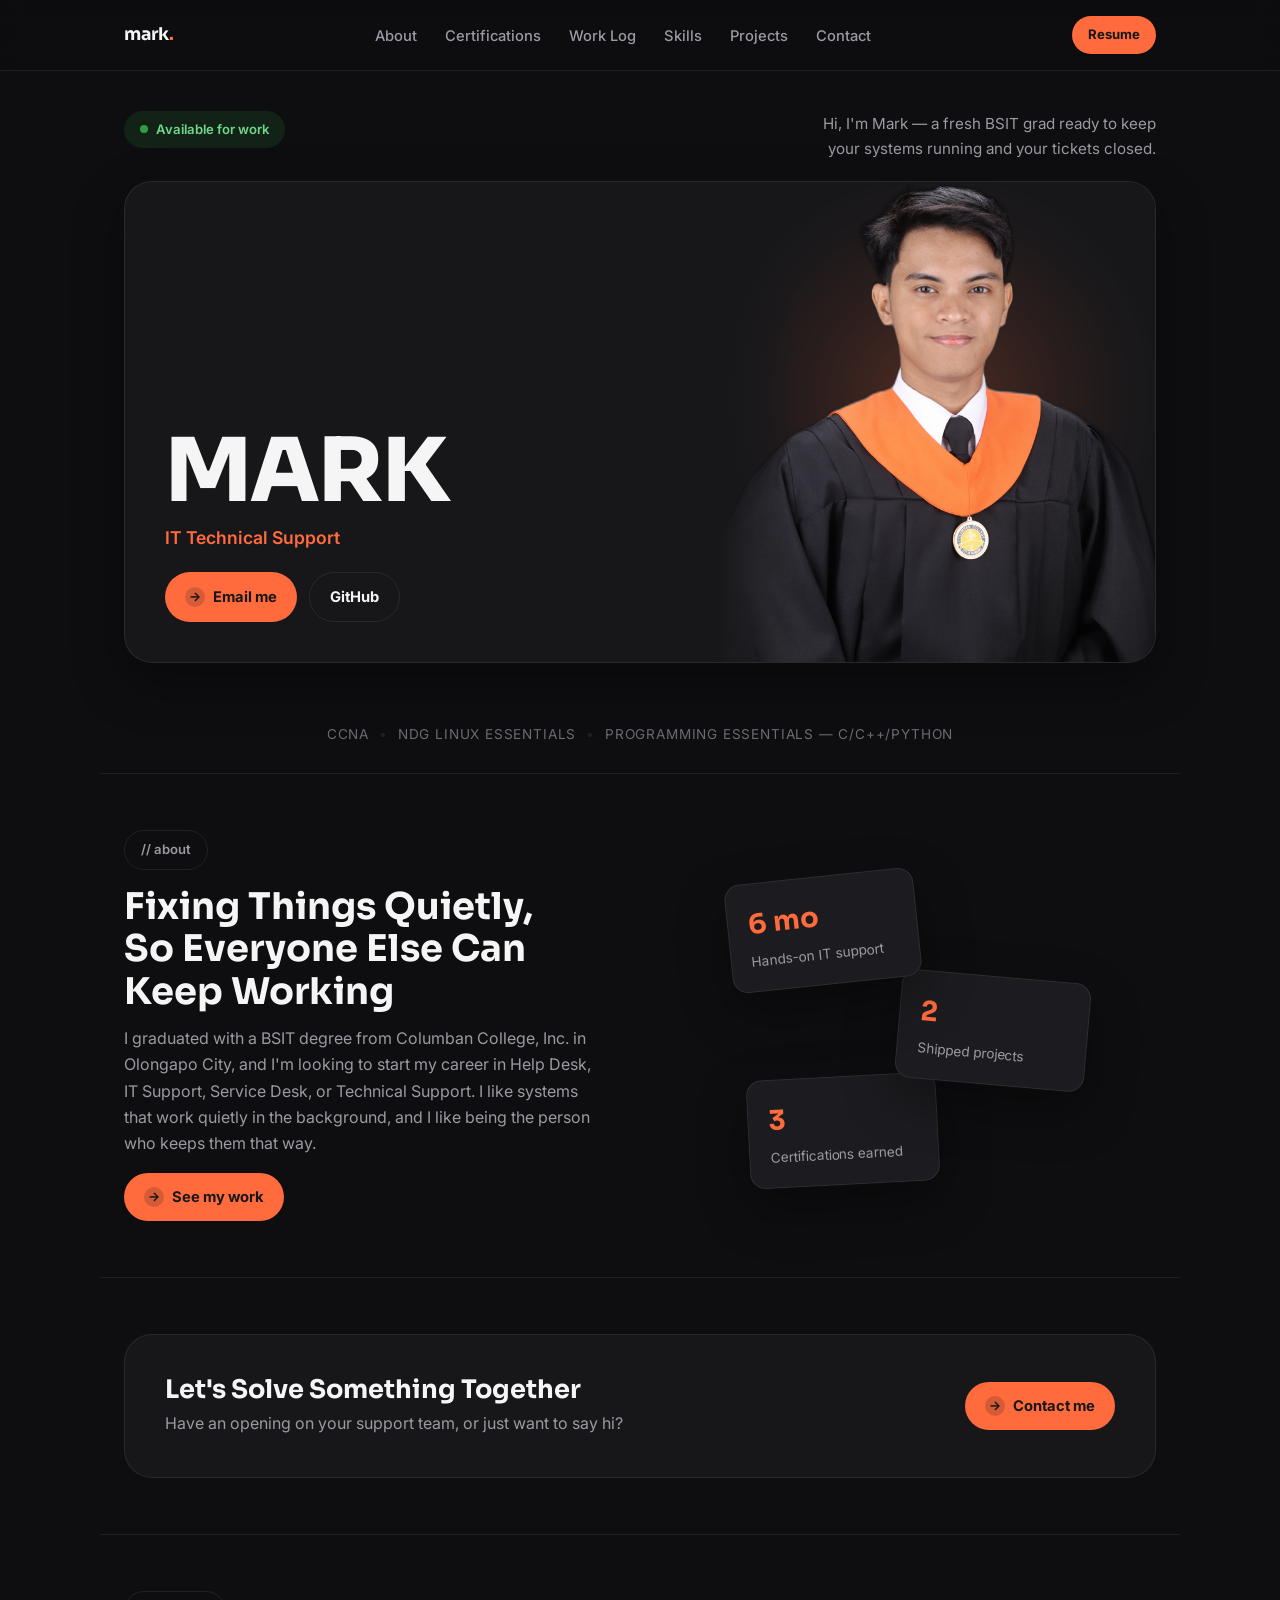
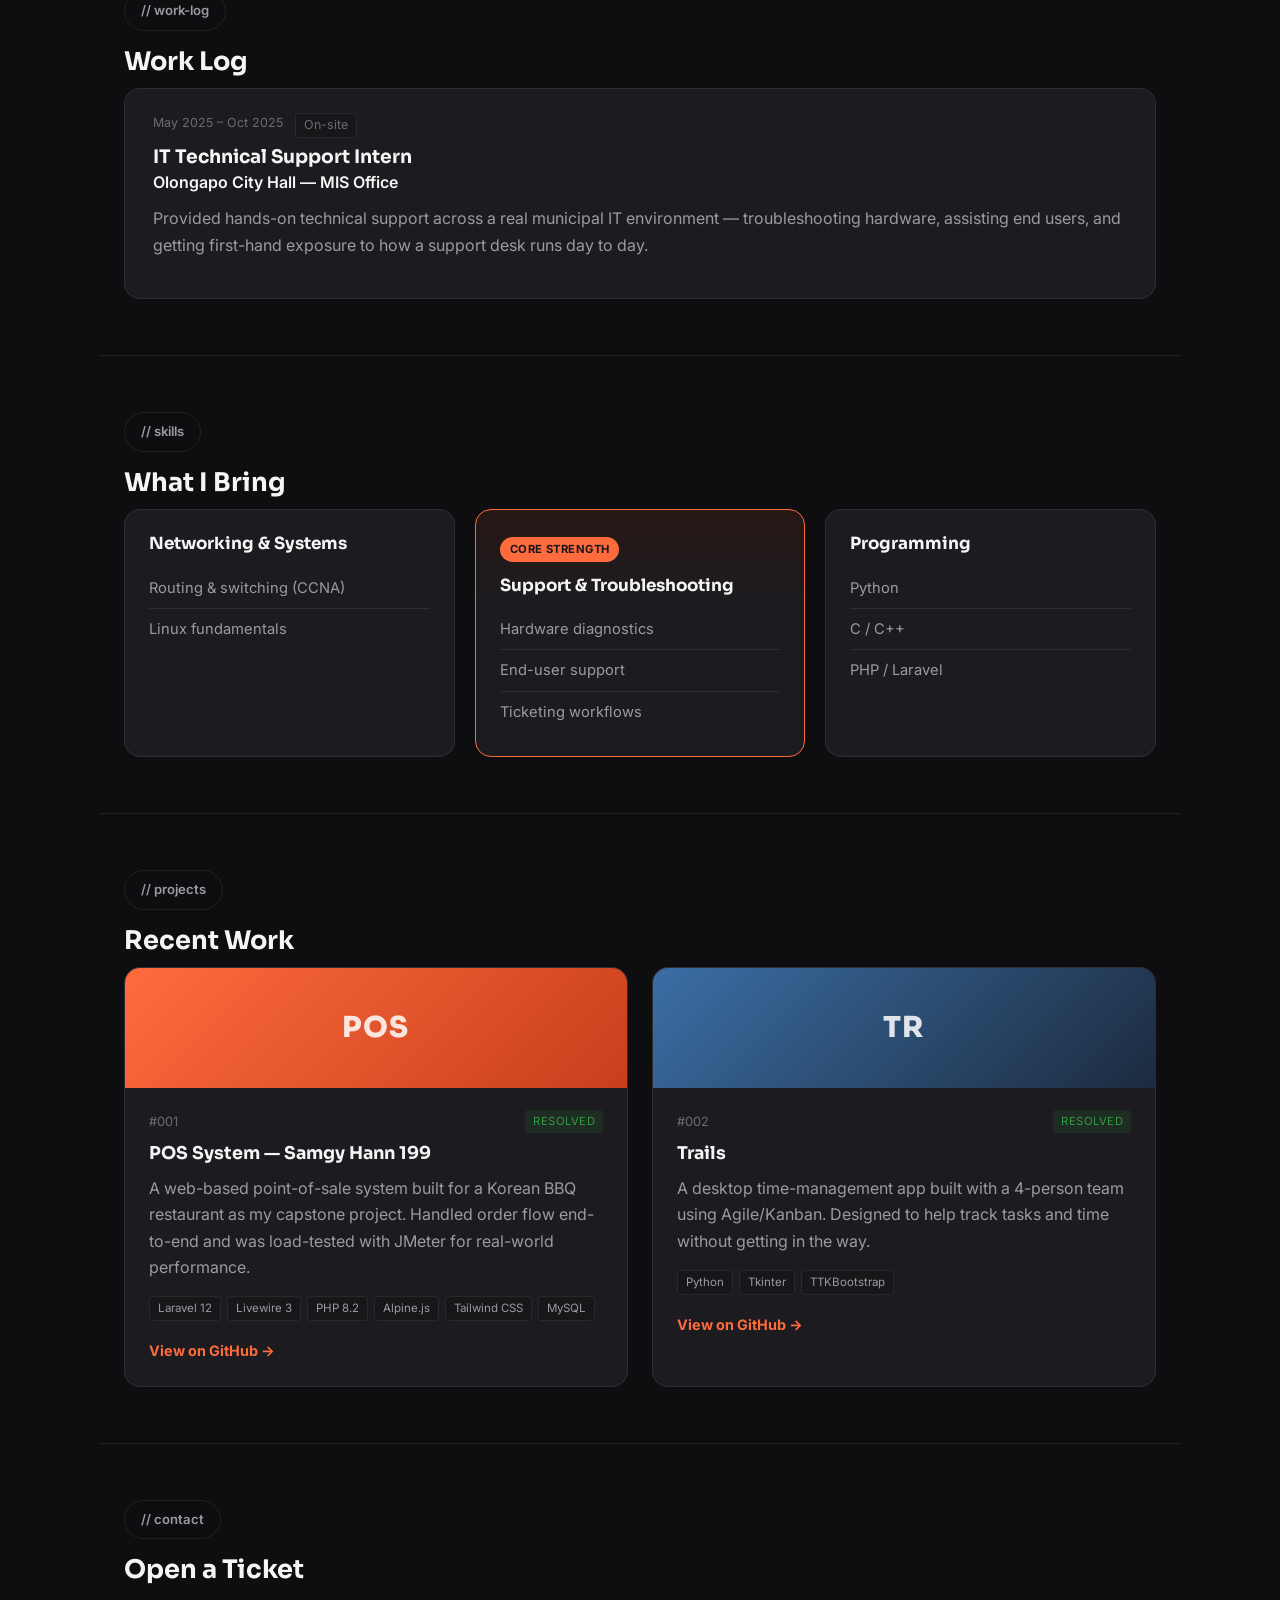
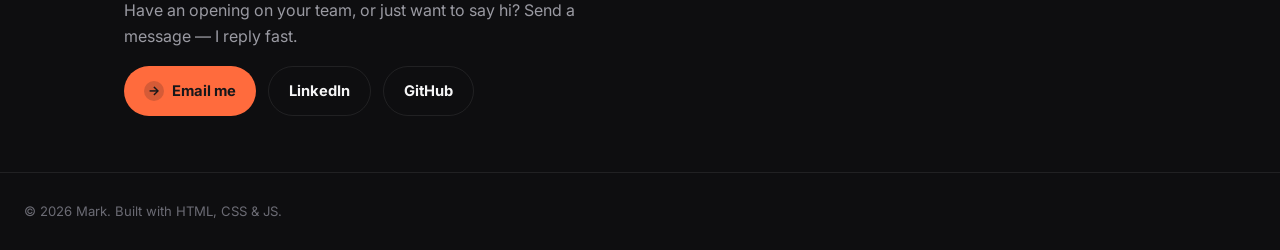
==== commit 5bf810e5: "Update portfolio-preview.html" ====
--- a/portfolio-preview.html
+++ b/portfolio-preview.html
@@ -155,50 +155,64 @@
 
 /* ---------- Hero ---------- */
 .hero { padding-top: 40px; padding-bottom: 32px; }
-.hero-card {
-  position: relative;
-  background: var(--bg-elevated);
-  border: 1px solid var(--border);
-  border-radius: var(--radius-lg);
-  overflow: hidden;
-  min-height: 560px;
-  display: flex;
-  flex-direction: column;
-  box-shadow: var(--shadow);
-}
-.hero-card-top {
-  position: relative;
-  z-index: 2;
+
+.hero-topbar {
   display: flex;
   align-items: flex-start;
   justify-content: space-between;
   gap: 24px;
-  padding: 28px 32px 0;
+  margin-bottom: 20px;
+  flex-wrap: wrap;
 }
 .hero-intro {
-  max-width: 30ch;
+  max-width: 34ch;
   text-align: right;
   font-size: 0.95rem;
   margin: 0;
   color: var(--text-secondary);
 }
+
+.hero-card {
+  position: relative;
+  background: var(--bg-elevated);
+  border: 1px solid var(--border);
+  border-radius: var(--radius-lg);
+  overflow: hidden;
+  box-shadow: var(--shadow);
+  display: grid;
+  grid-template-columns: 1.15fr 0.85fr;
+  align-items: end;
+  min-height: 480px;
+}
+.hero-copy {
+  padding: 40px;
+  position: relative;
+  z-index: 2;
+}
+.hero-photo-frame {
+  position: relative;
+  align-self: stretch;
+  min-height: 480px;
+}
+.hero-photo-frame::before {
+  content: "";
+  position: absolute;
+  inset: 0;
+  z-index: 1;
+  background: linear-gradient(90deg, var(--bg-elevated) 0%, rgba(23, 23, 26, 0) 18%);
+  pointer-events: none;
+}
 .hero-photo {
   position: absolute;
-  right: 6%;
-  top: 8%;
-  width: 44%;
-  max-width: 320px;
-  border-radius: var(--radius-md);
-  z-index: 1;
-}
-.hero-card-bottom {
-  position: relative;
-  z-index: 2;
-  margin-top: auto;
-  padding: 0 32px 32px;
-}
+  inset: 0;
+  width: 100%;
+  height: 100%;
+  object-fit: cover;
+  object-position: center 20%;
+}
+
 .hero-name {
-  font-size: clamp(3.5rem, 12vw, 7rem);
+  font-size: clamp(3rem, 9vw, 5.5rem);
   font-weight: 800;
   letter-spacing: -0.02em;
   margin: 0;
@@ -281,7 +295,7 @@
 
 .stat-fan {
   position: relative;
-  height: 220px;
+  height: 300px;
 }
 .stat-card {
   position: absolute;
@@ -299,9 +313,11 @@
   color: var(--accent);
 }
 .stat-card span { font-size: 0.85rem; color: var(--text-secondary); }
-.stat-card--a { top: 0; left: 10%; transform: rotate(-6deg); z-index: 3; }
-.stat-card--b { top: 40px; left: 38%; transform: rotate(4deg); z-index: 2; }
-.stat-card--c { top: 90px; left: 8%; transform: rotate(2deg); z-index: 1; }
+/* Positioned so no two cards' bounding boxes overlap — every number and
+   label stays fully visible regardless of z-index stacking. */
+.stat-card--a { top: 0;    left: 0;   transform: rotate(-6deg); z-index: 3; }
+.stat-card--b { top: 100px; left: 170px; transform: rotate(5deg);  z-index: 2; }
+.stat-card--c { top: 200px; left: 20px;  transform: rotate(-3deg); z-index: 1; }
 
 /* ---------- CTA banner ---------- */
 .cta-banner {
@@ -465,7 +481,6 @@
 /* ---------- Mobile ---------- */
 @media (max-width: 860px) {
   .about-grid { grid-template-columns: 1fr; }
-  .stat-fan { height: 260px; margin-top: 12px; }
 }
 
 @media (max-width: 700px) {
@@ -486,11 +501,30 @@
   .nav-menu li:last-child a { border-bottom: none; }
   .nav-toggle { display: flex; }
 
-  .hero-card { min-height: auto; padding-bottom: 200px; }
-  .hero-card-top { flex-direction: column; gap: 16px; }
+  .hero-topbar { flex-direction: column; gap: 12px; }
   .hero-intro { text-align: left; max-width: none; }
-  .hero-photo { position: static; width: 60%; margin: 16px auto 0; }
-  .hero-card-bottom { padding-top: 20px; }
+  .hero-card { grid-template-columns: 1fr; min-height: auto; }
+  .hero-photo-frame { order: -1; min-height: 320px; height: 320px; }
+  .hero-photo-frame::before {
+    background: linear-gradient(0deg, var(--bg-elevated) 0%, rgba(23, 23, 26, 0) 22%);
+  }
+  .hero-copy { padding: 28px; }
+
+  /* Stat cards: drop the fanned/overlapping layout for a plain,
+     guaranteed-no-overlap stack on narrow screens. */
+  .stat-fan {
+    position: static;
+    height: auto;
+    display: flex;
+    flex-direction: column;
+    gap: 12px;
+    margin-top: 16px;
+  }
+  .stat-card {
+    position: static;
+    width: 100%;
+    transform: none !important;
+  }
 
   .skills-grid { grid-template-columns: 1fr; }
   .cta-banner { flex-direction: column; align-items: flex-start; }
@@ -524,24 +558,22 @@
 <main>
 
   <section id="top" class="hero container">
+    <div class="hero-topbar">
+      <span class="pill pill-status"><span class="status-dot" aria-hidden="true"></span>Available for work</span>
+      <p class="hero-intro">Hi, I'm Mark — a fresh BSIT grad ready to keep your systems running and your tickets closed.</p>
+    </div>
+
     <div class="hero-card">
-      <div class="hero-card-top">
-        <span class="pill pill-status"><span class="status-dot" aria-hidden="true"></span>Available for work</span>
-        <p class="hero-intro">Hi, I'm Mark — a fresh BSIT grad ready to keep your systems running and your tickets closed.</p>
-      </div>
-
-      <!-- TODO: swap this illustration for a real photo of yourself when you have one -->
-      <img class="hero-photo" src="[data-uri]" alt="Placeholder illustration standing in for a future photo of Mark">
-
-      <div class="hero-card-bottom">
+      <div class="hero-copy">
         <h1 class="hero-name">MARK</h1>
-        <p class="hero-role">IT Support &amp; Help Desk Specialist</p>
+        <p class="hero-role">IT Technical Support</p>
         <div class="hero-actions">
-          <!-- TODO: replace with your real email -->
-          <a class="btn btn-primary" href="mailto:your.email@example.com"><span class="btn-icon">→</span>Email me</a>
-          <!-- TODO: replace with your GitHub profile URL -->
-          <a class="btn btn-outline" href="https://github.com/yourusername" target="_blank" rel="noopener">GitHub</a>
+          <a class="btn btn-primary" href="mailto:jumalonmark13@gmail.com"><span class="btn-icon">→</span>Email me</a>
+          <a class="btn btn-outline" href="https://github.com/MVJ13" target="_blank" rel="noopener">GitHub</a>
         </div>
+      </div>
+      <div class="hero-photo-frame">
+        <img class="hero-photo" src="[data-uri]